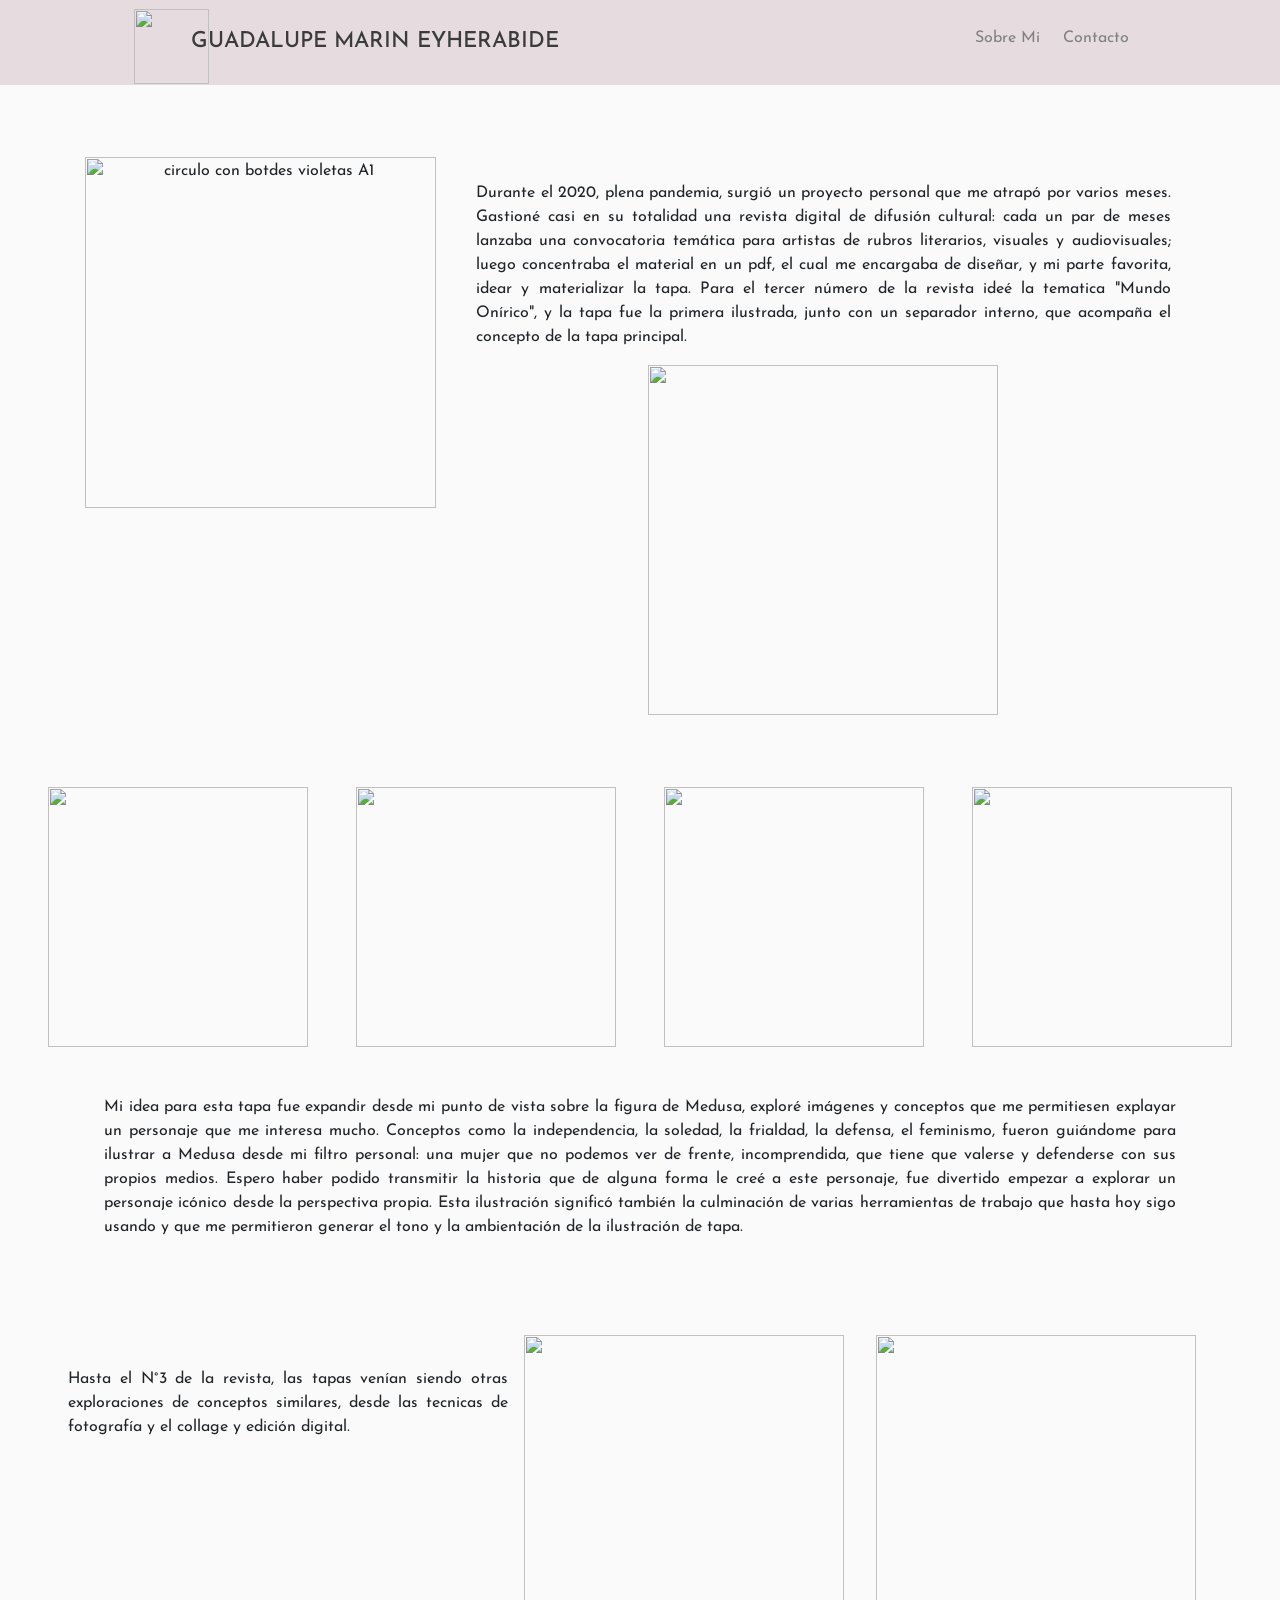
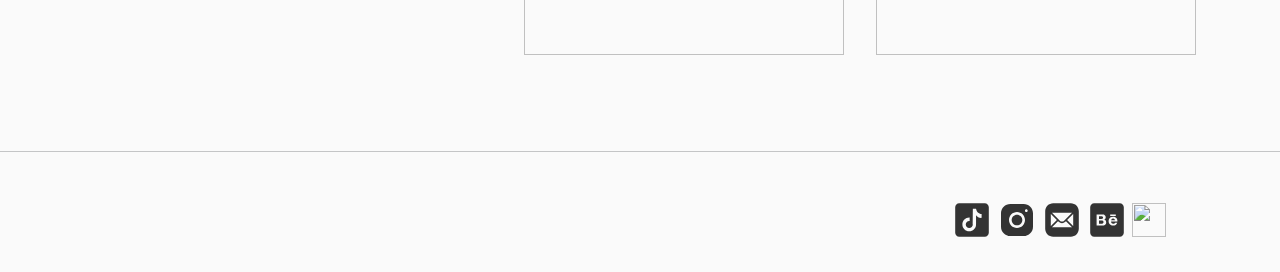
==== img01.html @ b54c69c9 "Add files via upload" ====
<link rel="stylesheet" href="x.css" />
<link rel="canonical" href="https://getbootstrap.com/docs/5.2/examples/cover/">

  <meta charset="utf-8">
  <meta name="viewport" content="width=device-width, initial-scale=1">
  <meta name="description" content="">
  <meta name="author" content="Mark Otto, Jacob Thornton, and Bootstrap contributors">
  
  <meta name="generator" content="Hugo 0.101.0">
  
  <title>Guadalupe</title><link rel="preconnect" href="https://fonts.googleapis.com">
  <link rel="icon" href="../WebPortfolio/logo07.png">
  <link rel="preconnect" href="https://fonts.gstatic.com" crossorigin>
  <link href="https://fonts.googleapis.com/css2?family=Josefin+Sans:wght@100;400&display=swap" rel="stylesheet">
  <link rel="canonical" href="https://getbootstrap.com/docs/5.2/examples/cover/">
  <link rel="preconnect" href="https://fonts.googleapis.com">
<link rel="preconnect" href="https://fonts.gstatic.com" crossorigin>
<link href="https://fonts.googleapis.com/css2?family=Josefin+Sans:wght@100&display=swap" rel="stylesheet">

  <link href="https://cdn.jsdelivr.net/npm/bootstrap@5.2.1/dist/css/bootstrap.min.css" rel="stylesheet" integrity="sha384-iYQeCzEYFbKjA/T2uDLTpkwGzCiq6soy8tYaI1GyVh/UjpbCx/TYkiZhlZB6+fzT" crossorigin="anonymous">

  

<link href="../assets/dist/css/bootstrap.min.css" rel="stylesheet">
<head>
<style>

.cont div:hover .caption{
    opacity: 1;

}


.cont img{

    float: left;
}


.cont .caption{
    cursor: pointer;
    position: absolute;
    opacity: 0;
    -webkit-transition:all 0.45s ease-in-out;
    -moz-transition:all 0.45s ease-in-out;
    -o-transition:all 0.45s ease-in-out;
    -ms-transition:all 0.45s ease-in-out;
    transition:all 0.45s ease-in-out;

}
.cont .blur{
    background-color: rgba(155, 134, 134, 0.65);
    height:495px;
width: 350.8px;


}



.cont .blur1{
    background-color: rgba(95, 74, 96, 0.65);
    height:495px;
width: 350.8px;


}
.cont .blur3{
    background-color: rgba(95, 74, 96, 0.65);
    height:438px;
width: 350.8px;


}
.cont .blur4{
    background-color: rgba(155, 134, 134, 0.65);
    height:351px;
width: 350.8px;


}

.cont .blur5{

    background-color: rgba(166, 142, 161, 0.65);
    height:351px;
width: 350.8px;


}
.cont .blur6{
    background-color: rgba(128, 109, 109, 0.65);
    height:262px;
width: 350.8px;


}

.cont .blur7{
    background-color: rgba(140, 112, 137, 0.65);
    height:351px;
width: 350.8px;


}


.cont .blur8{

    background-color: rgba(158, 136, 136, 0.65);
    height:351px;
width: 350.8px;


}
.cont .blur9{
    background-color: rgba(154, 131, 167, 0.65);
    height:439px;
width: 350.8px;


}
.cont .blur10{
    background-color: rgba(131, 132, 167, 0.65);
    height:351px;
width: 350.8px;


}

.cont .caption-text9 h1{
    text-transform: uppercase;
    font-size: 24px;
}
.cont .caption-text9{
margin-top: -4.5em;
    color: #fff;
    position: absolute;
    text-align: center;

top: 50%;
left: 50%;
 transform: translate(-50%, -50%);

}


.cont .caption-text h1{
    text-transform: uppercase;
    font-size: 24px;
}
.cont .caption-text{

    color: #fff;
    position: absolute;
    text-align: center;

top: 50%;
left: 50%;
 transform: translate(-50%, -50%);

}




/** content **/
.content{
    margin-top: 100px;
    margin-left: 100px;
    width: 700px;
}
.content h1, .content h2{
font-family: 'Josefin Sans', sans-serif;
    color: #ecf0f1;
    padding: 0px;
    margin: 0px;
    font-weight: normal;
}

.content h1{
    font-weight: 900;
    font-size: 64px;
}



p.credit{
    padding-top: 20px;
    font-size: 12px;
}


</style>
</head>
<body>






    <div class=" text-center ">
        <div class="cover-container  w-100 p-3 mx-auto flex-column">
          <header >
        <a href="x.html">
              <img  class="gif"src="../WebPortfolio/animacion.gif">
     <h3 class="float-md-start ">GUADALUPE MARIN EYHERABIDE </h3>
    </a>
         
              <nav class="nav nav-masthead justify-content-center float-md-end ">
                <a class="nav-link  py-0 " href="#">Sobre Mi</a>
                <a class="nav-link  py-0" href="#">Contacto</a>
    
              </nav>
         
          
          </header>
        


</div>


</div>  


<div class="int">
    <section class="cont">
        <article class="columnas2">
          <div>
 
    
          <img class="fB" src="../WebPortfolio/pestañaRevistaMedusa/RM-tapa.jpg" alt="circulo con botdes violetas A1">
         
             
          </a>
        </div>
        </article>
        <article class="text">
            
            <p>
                Durante el 2020, plena pandemia, surgió un proyecto personal que me atrapó 
                por varios meses. Gastioné casi en su totalidad una revista digital de difusión 
                cultural: cada un par de meses lanzaba una convocatoria temática para artistas
                 de rubros literarios, visuales y audiovisuales; luego concentraba el material
                  en un pdf, el cual me encargaba de diseñar, y mi parte favorita, idear y materializar
                   la tapa. Para el tercer número de la revista ideé la tematica "Mundo Onírico", y la
                    tapa fue la primera ilustrada, junto con un separador interno, que acompaña el concepto
                     de la tapa principal. </p>
<div class="div">
<img  src="../WebPortfolio/pestañaRevistaMedusa/RM-separador.jpg">
</div>      
</article>
    </section>
    <section  >
    <article class="proceso cont ">
        <img src="../WebPortfolio/pestañaRevistaMedusa/RM-proceso01.jpg">
        <img src="../WebPortfolio/pestañaRevistaMedusa/RM-proceso02.jpg">
        <img src="../WebPortfolio/pestañaRevistaMedusa/RM-proceso03.jpg">
        <img src="../WebPortfolio/pestañaRevistaMedusa/RM-proceso04.jpg">



    </article>
    <article class="text1">
        <p>
            Mi idea para esta tapa fue expandir desde mi punto de vista sobre la figura de Medusa, exploré imágenes y conceptos que me permitiesen explayar un personaje que me interesa mucho. Conceptos como la independencia, la soledad, la frialdad, la defensa, el feminismo, fueron guiándome para ilustrar a Medusa desde mi filtro personal: una mujer que no podemos ver de frente, incomprendida, que tiene que valerse y defenderse con sus propios medios. Espero haber podido transmitir la historia que de alguna forma le creé a este personaje, fue divertido empezar a explorar un personaje icónico desde la perspectiva propia.
            Esta ilustración significó también la culminación de varias herramientas de trabajo que hasta hoy sigo usando y que me permitieron generar el tono y la ambientación de la ilustración de tapa. 
        </p>
    </article>


    </section>


    
    <section class=" proceso cont">
        <article class="text2">
<p>
    Hasta el N°3 de la revista, las tapas venían siendo otras exploraciones de conceptos similares, desde las tecnicas de fotografía y el collage y edición digital.
</p>
        </article>
        <article class="edicion">
  
            <img  src="../WebPortfolio/pestañaRevistaMedusa/RM-edicion01.jpg">
     
            <img  src="../WebPortfolio/pestañaRevistaMedusa/RM-edicion02.jpg">
        
        </article>
    </section>
</div>














<hr> 
<footer class="container ">
    <div class="row">
      <div>
<a href="" ><svg  class="hvr-push" xmlns="http://www.w3.org/2000/svg" x="0px" y="0px"
width="40" height="40"
viewBox="0 0 172 172"
style=" fill:#000000;"><g fill="none" fill-rule="nonzero" stroke="none" stroke-width="1" stroke-linecap="butt" stroke-linejoin="miter" stroke-miterlimit="10" stroke-dasharray="" stroke-dashoffset="0" font-family="none" font-weight="none" font-size="none" text-anchor="none" style="mix-blend-mode: normal"><path d="M0,172v-172h172v172z" fill="none"></path><g fill="#333333"><path d="M141.04,13.76h-110.08c-9.48408,0 -17.2,7.71592 -17.2,17.2v110.08c0,9.48408 7.71592,17.2 17.2,17.2h110.08c9.48408,0 17.2,-7.71592 17.2,-17.2v-110.08c0,-9.48408 -7.71592,-17.2 -17.2,-17.2zM127.30064,76.79112c-0.78088,0.07224 -1.57208,0.1204 -2.3736,0.1204c-9.02312,0 -16.95232,-4.64056 -21.56536,-11.65472c0,18.40056 0,39.3364 0,39.68728c0,16.19896 -13.13392,29.33288 -29.33288,29.33288c-16.19896,0 -29.33288,-13.13392 -29.33288,-29.33288c0,-16.19896 13.13392,-29.33288 29.33288,-29.33288c0.61232,0 1.21088,0.05504 1.81288,0.09288v14.45488c-0.602,-0.07224 -1.19368,-0.18232 -1.81288,-0.18232c-8.26976,0 -14.97088,6.70112 -14.97088,14.97088c0,8.26976 6.70112,14.97088 14.97088,14.97088c8.26976,0 15.57288,-6.51536 15.57288,-14.78512c0,-0.3268 0.14448,-67.40336 0.14448,-67.40336h13.81504c1.30032,12.35304 11.27288,22.102 23.73944,22.9964z"></path></g></g></svg></a>
<a href="https://www.instagram.com/guadamarin.jpg/" target="_blank" ><svg class="hvr-push" xmlns="http://www.w3.org/2000/svg" x="0px" y="0px"
width="40" height="40"
viewBox="0 0 172 172"
style=" fill:#000000;"><g fill="none" fill-rule="nonzero" stroke="none" stroke-width="1" stroke-linecap="butt" stroke-linejoin="miter" stroke-miterlimit="10" stroke-dasharray="" stroke-dashoffset="0" font-family="none" font-weight="none" font-size="none" text-anchor="none" style="mix-blend-mode: normal"><path d="M0,172v-172h172v172z" fill="none"></path><g fill="#333333"><path d="M57.32214,17.2c-22.12493,0 -40.12214,18.01386 -40.12214,40.14453v57.33333c0,22.12493 18.01386,40.12214 40.14453,40.12214h57.33333c22.12493,0 40.12214,-18.01386 40.12214,-40.14453v-57.33333c0,-22.12493 -18.01386,-40.12214 -40.14453,-40.12214zM126.13333,40.13333c3.1648,0 5.73333,2.56853 5.73333,5.73333c0,3.1648 -2.56853,5.73333 -5.73333,5.73333c-3.1648,0 -5.73333,-2.56853 -5.73333,-5.73333c0,-3.1648 2.56853,-5.73333 5.73333,-5.73333zM86,51.6c18.9716,0 34.4,15.4284 34.4,34.4c0,18.9716 -15.4284,34.4 -34.4,34.4c-18.9716,0 -34.4,-15.4284 -34.4,-34.4c0,-18.9716 15.4284,-34.4 34.4,-34.4zM86,63.06667c-12.66573,0 -22.93333,10.2676 -22.93333,22.93333c0,12.66573 10.2676,22.93333 22.93333,22.93333c12.66573,0 22.93333,-10.2676 22.93333,-22.93333c0,-12.66573 -10.2676,-22.93333 -22.93333,-22.93333z"></path></g></g></svg></a>
<a href="mailto:guada.marin.2597@gmail.com" target="_blank" ><svg  class="hvr-push" src="../WebPortfolio/redes/svg.svg" x="0px" y="0px"
width="40" height="40"
viewBox="0 0 172 172"
style=" fill:#000000;"><g fill="none" fill-rule="nonzero" stroke="none" stroke-width="1" stroke-linecap="butt" stroke-linejoin="miter" stroke-miterlimit="10" stroke-dasharray="" stroke-dashoffset="0" font-family="none" font-weight="none" font-size="none" text-anchor="none" style="mix-blend-mode: normal"><path d="M0,172v-172h172v172z" fill="none"></path><g fill="#333333"><path d="M48.16,13.76c-18.95899,0 -34.4,15.44101 -34.4,34.4v75.68c0,18.95899 15.44101,34.4 34.4,34.4h75.68c18.95899,0 34.4,-15.44101 34.4,-34.4v-75.68c0,-18.95899 -15.44101,-34.4 -34.4,-34.4zM44.72,55.04h82.56c0.6192,0 1.2032,0.06987 1.7536,0.24187l-33.81547,33.78188c-5.0912,5.0912 -13.37865,5.0912 -18.46985,0l-33.78188,-33.78188c0.5504,-0.172 1.1344,-0.24187 1.7536,-0.24187zM38.08187,60.1664l25.86719,25.8336l-25.86719,25.8336c-0.172,-0.5504 -0.24187,-1.1344 -0.24187,-1.7536v-48.16c0,-0.6192 0.06987,-1.2032 0.24187,-1.7536zM133.91813,60.1664c0.172,0.5504 0.24187,1.1344 0.24187,1.7536v48.16c0,0.6192 -0.06988,1.2032 -0.24187,1.7536l-25.90078,-25.8336zM68.8,90.85094l3.06375,3.09735c3.8872,3.8872 9.01145,5.81172 14.10265,5.81172c5.1256,0 10.21546,-1.92452 14.10266,-5.81172l3.09734,-3.09735l25.86719,25.86719c-0.5504,0.172 -1.1344,0.24187 -1.7536,0.24187h-82.56c-0.6192,0 -1.2032,-0.06988 -1.7536,-0.24187z"></path></g></g></svg></a>
<a href="https://www.behance.net/guadamarin" target="_blank" ><svg class="hvr-push" xmlns="http://www.w3.org/2000/svg" x="0px" y="0px"
width="40" height="40"
viewBox="0 0 172 172"
style=" fill:#000000;"><g fill="none" fill-rule="nonzero" stroke="none" stroke-width="1" stroke-linecap="butt" stroke-linejoin="miter" stroke-miterlimit="10" stroke-dasharray="" stroke-dashoffset="0" font-family="none" font-weight="none" font-size="none" text-anchor="none" style="mix-blend-mode: normal"><path d="M0,172v-172h172v172z" fill="none"></path><g fill="#333333"><path d="M30.96,13.76c-9.4944,0 -17.2,7.7056 -17.2,17.2v110.08c0,9.4944 7.7056,17.2 17.2,17.2h110.08c9.4944,0 17.2,-7.7056 17.2,-17.2v-110.08c0,-9.4944 -7.7056,-17.2 -17.2,-17.2zM41.28,61.92h23.15281c2.5112,0 16.09812,-0.17093 16.09812,12.28187c0,6.6048 -4.50774,8.83865 -6.53734,9.83625c3.0272,0.9632 8.5664,3.75067 8.5664,12.28187c0,13.1752 -15.10321,13.76 -17.13281,13.76h-24.14719zM99.76,61.92h24.08v6.88h-24.08zM51.6,70.27813v11.2875h11.07922c1.5136,0 6.53063,-0.82883 6.53063,-5.88563c0,-5.0568 -6.53412,-5.40187 -7.53172,-5.40187zM112.59281,72.24c13.416,0 17.05944,10.4568 17.60984,12.9336c0.516,2.5112 0.51735,4.7136 0.51735,7.7064h-27.17735c0,2.9928 1.5859,9.73547 9.6011,9.73547c2.1328,0 3.71117,-0.51412 5.32797,-1.51172c1.5824,-0.9976 2.13791,-1.96537 2.65391,-2.96297h9.04344c-1.5824,3.956 -3.7144,6.95417 -6.9136,8.94937c-3.1992,1.9952 -6.9144,2.98985 -11.18,2.98985c-2.6832,0 -5.33227,-0.51412 -8.01547,-1.51172c-2.1328,-0.9976 -4.26291,-2.47815 -5.84531,-3.95735c-1.5824,-1.5136 -2.64907,-3.5096 -3.71547,-5.9864c-1.0664,-1.9952 -1.61922,-4.98773 -1.61922,-7.46453c0,-2.4768 0.99921,-18.92 19.71281,-18.92zM112.59281,79.22078c-7.7744,0 -9.05016,7.46668 -9.05016,7.94828h17.06563c-0.5504,-2.4768 -2.78667,-7.94828 -8.01547,-7.94828zM51.6,88.44563v13.27625h11.52937c0.99416,0 8.00875,-0.30745 8.00875,-6.39625c0,-6.0544 -5.51131,-6.88 -8.00875,-6.88z"></path></g></g></svg></a>
<a href="https://twitter.com/guadamarin_eyh" target="_blank" >           <img  class="hvr-push" src="../WebPortfolio/redes/svg.svg"  width=34px height=34px  >
</a>
      </div>


     
    </div>
  </footer>










</body>
</html>
---- x.css ----
/* .cont{
    display: flex;
    flex-wrap: wrap;
    float:left;
    width: 100%;
    justify-content:  space-evenly;
    gap: 20px;

    

} */

a h3{
    color: rgb(59, 59, 59);
}

body{
  
    margin: 0;
    padding: 0;
    background-color: #fafafa !important;
    font-family: 'Josefin Sans'  !important;

    font-family: 'Josefin Sans', sans-serif;}
.f0x, .f0xx, .blur6{
    width: 350.8px;
    margin-top: -3.4em;
}
/* 
.f0xx:hover,.f0x:hover, .f01:hover, .f02:hover{
    filter:opacity(.5);
    transition:all .5s ease-in-out;

}
 */

.f0xx{
    margin-top: -8.5em;
  
}
.blur9{
    margin-top: -8.5em;
  
}
.fB{

    

        width: 350.8px;
    
    
}
.text img{
    width: 350px;
}
.text1{
    margin: 0em 6.5em 1em 6.5em ;
    text-align: justify;
}
.text2{
    padding-top: 3em;
   width: 440px;
   text-align: justify;

}
.edicion img{
    width: 320px !important;
    
    margin: 1em !important;
}
.edicion{
    display: flex;
    flex-wrap: wrap;
margin: 0em !important;
padding-bottom: 3em;
justify-content: center;
}
.proceso{
display: flex;
justify-content: center;
padding: 1em;

}

.procesoJ{
    margin: 2em;
text-align: center;



}


.procesoJ img{
    width: 300px;
  ;
padding: 0.5em;

}

.proceso img{
    width: 260px;
    margin: 1.5em;
}

.text{
    width: 60%;
    padding: 2em 2em 1em 2em;
   margin-bottom: -3em;
   text-align: justify;

    

}
.div{
    display: flex;
    justify-content: center;
}
.f01{

    width: 350.8px;

}
.f02{
    width: 350.8px;
 
}

.cont {
    display: flex;
    flex-wrap: wrap;
    margin: 0.5em;
    margin-top: 4em;
    justify-content: center;
}  
  .columnas {
    width: 350.8px;
    margin: 0.5em; 
    position: relative;
    display: inline-block;
    text-align: center;
}

.columnas2 {
 
    margin: 0.5em; 
    position: relative;
    display: inline-block;
    text-align: center;
}



.btn-secondary,
.btn-secondary:hover,
.btn-secondary:focus {
  text-shadow: none; /* Prevent inheritance from `body` */
}

.justify-content-center{
  margin-bottom: -3em;
;
}
/*
 * Base structure
 */


.cover-container {
  
background-color: #e4d9dddf;

padding: 0em 5em 0em 5em;

width: 100%;
height: 85px;
  
}


/*
 * Header
 */

.nav-masthead .nav-link {

color: gray;

 /*  color: rgba(255, 255, 255, .5); */
  border-bottom: .25rem solid transparent;

}

.nav-masthead .nav-link:hover,
.nav-masthead .nav-link:focus {
/*   border-bottom-color: rgba(255, 255, 255, .25);
 */
 border-bottom-color:#804D4F;

  
}

.nav-masthead .nav-link + .nav-link {
  margin-left: -0.6em;

}



.nav-masthead .active {
  color:gray;
  border-bottom-color:#804D4F;
}




.nav-link {
    margin: auto;
  margin:  0.6em 0em -3.7em -15em;
  justify-content: right;

}
.gif{
    height: 75px;
    width: 75px;

    position: absolute;
    top: 1%;
    left: 10.5%;}


.d-flex{
  padding-top: 1em;
  padding: 1em 4em 0em 6em;

  background: rgb(246, 241, 241);
}
.float-md-start{
  margin-top: 0.6em;
margin-left: 14%;
  font-family: 'Josefin Sans', sans-serif;
font-size: 22px;
}

nav a{
    font-family: 'Josefin Sans', sans-serif, Thin 100;
font-style:normal;

}
nav{
  margin-right: 3em;
}
@media only screen and (min-width:997px) and (max-width: 1137px) {
    .gif{
        height: 80px;
        width: 80px;
    
        position: absolute;
        top: 1%;
        left:9.5%;}
       
    .nav-masthead{
        margin-right:1.5em;
   

    
    }
}
@media only screen and (min-width:890px) and (max-width: 998px) {
    .gif{
        height: 80px;
        width: 80px;
    
        position: absolute;
        top: 1%;
        left:9%;}
        .nav-masthead{
            margin-right:0.8em;

       
        }
    
    
}
@media only screen and (min-width:622px) and (max-width: 909px) {
    .float-md-start{
       width: 20px;
margin-left: 6.5em;


      }
      .gif{
        height: 100px;
        width: 100px;

        position: absolute;
      top: 4%;
        left:9%;}
        .nav-masthead{
            margin-right:0.8em;
            margin-top: 2.8em;


        }
        .cover-container {
/*             background-color: #d0cece;
 */            
            padding: 0em 5em 0em 5em;
            
            width: 100%;
            height: 135px;
              
    
}
.nav-link {
    margin: auto;
  margin:  0.6em 0em -3.7em -15em;
  justify-content: right;


}



}
@media only screen and (min-width:622px) and (max-width: 767px) {

           .nav-masthead{
         float: right;
         padding: 0%;
         margin-top: -2.8em;
         display: flex;

         

        }
        .float-md-start{
     margin-left: 4em;
           }
           .gif{

             left:2%;}
        
    

  
}


@media only screen and (min-width:500px) and (max-width:621px) {
    .cover-container{
        height: 107px;
margin-left: -3em;
box-sizing: content-box;

    }
    .gif{
        height: 80px;
        width: 80px;
    
        position: absolute;
        top: 0.5%;
        left: 3%;}
        .float-md-start{
            margin-left: 3em;
            margin-top: 0.6em;
            text-align: left;
        } 
        .nav-masthead .nav-link {
            margin:   auto;
            padding-bottom: 1.5em !important;
            padding-top: 1em !important;


        }
        .nav-masthead{
        

           padding-left: 1em !important;
        }
        
}

 @media only screen and (min-width:0px) and (max-width: 465px) {
.float-md-start{
    margin-left: 5em;
    text-align: left;
}
    .cover-container{
        height: 106px;
margin-left: -3em;
box-sizing: content-box;

    }
    .cont{
margin-right: -1.5em;
    }
    .nav-masthead
     {  

      
width: 100%;
position:absolute;
   flex-wrap: nowrap!important;
    
    }

    .gif{
        height: 80px;
        width: 80px;
    
        position: absolute;
        top: 1%;
        left: 15%;}
    
    
}

@media only screen and (min-width:394px) and (max-width: 457px) {
    .float-md-start{
        margin-left: 6em;
        text-align: left;
    }
    .gif{
        height: 80px;
        width: 80px;
    
        position: absolute;
        top: 1%;
        left: 20%;}
    
    
}
@media only screen and (min-width:457px) and (max-width: 499px) {
    .cover-container{
        height: 89px;
margin-left: -3em;
box-sizing: content-box;

    }
    .gif{
        height: 80px;
        width: 80px;
    
        position: absolute;
        top: 0.5%;
        left: 5%;}
        .float-md-start{
            margin-left: 3.2em;
            margin-top: 0.6em;
            text-align: left;
        } 
}

 /* @media only screen and (min-width:0px) and (max-width: 360px) {
    .gif{

        position: absolute;
        top: 0px;
        left: 2px;
        height: 150px;
        width: 150px;
        margin: 0em;
    };

   
 } */

/* 
 @media only screen and (min-width:768px) and (max-width: 845px) {
    .cover-container{
        height: 130px;
        background-color: #804D4F;
    }
    .nav-link{
       position: relative;
       top:15px;
       left: -200px;

    }
    .d-flex{
        padding-bottom: 0em;
      
      }
header{
    width: 100%;
    justify-content: center;
    margin: auto;
    margin-top: 0;
    margin-left: 2em;

}
.gif{

    position: absolute;
    top: 10px;
    left: 180px;}

   
  }

 @media only screen and (min-width:0px) and (max-width: 767px) {

 
    .d-flex{
      padding-bottom: 2.1em;
    
    }
    h3{
  
    padding-bottom: 0.5em;
    }
    
    .fB{
        width: 500px;
    }

    .text{
        width: 50%;
        padding: 0em 3em 0em 3em;
    }

    .int{
        margin: 3em;
    }

    a h3 {
text-decoration: none;  
color: black;
  }

  nav .nav-link:hover{
    color: blueviolet;
  } 
} */

.row{
    float: right;
padding: 2em;
}

/* hover FOOTER */
@-webkit-keyframes hvr-push {
    50% {
      -webkit-transform: scale(0.8);
      transform: scale(0.8);
    }
    100% {
      -webkit-transform: scale(1);
      transform: scale(1);
    }
  }
  @keyframes hvr-push {
    50% {
      -webkit-transform: scale(0.8);
      transform: scale(0.8);
    }
    100% {
      -webkit-transform: scale(1);
      transform: scale(1);
    }
  }
  .hvr-push {
    display: inline-block;
    vertical-align: middle;
    -webkit-transform: perspective(1px) translateZ(0);
    transform: perspective(1px) translateZ(0);
    box-shadow: 0 0 1px rgba(0, 0, 0, 0);
  }
  .hvr-push:hover, .hvr-push:focus, .hvr-push:active {
    -webkit-animation-name: hvr-push;
    animation-name: hvr-push;
    -webkit-animation-duration: 0.3s;
    animation-duration: 0.3s;
    -webkit-animation-timing-function: linear;
    animation-timing-function: linear;
    -webkit-animation-iteration-count: 1;
    animation-iteration-count: 1;
  }
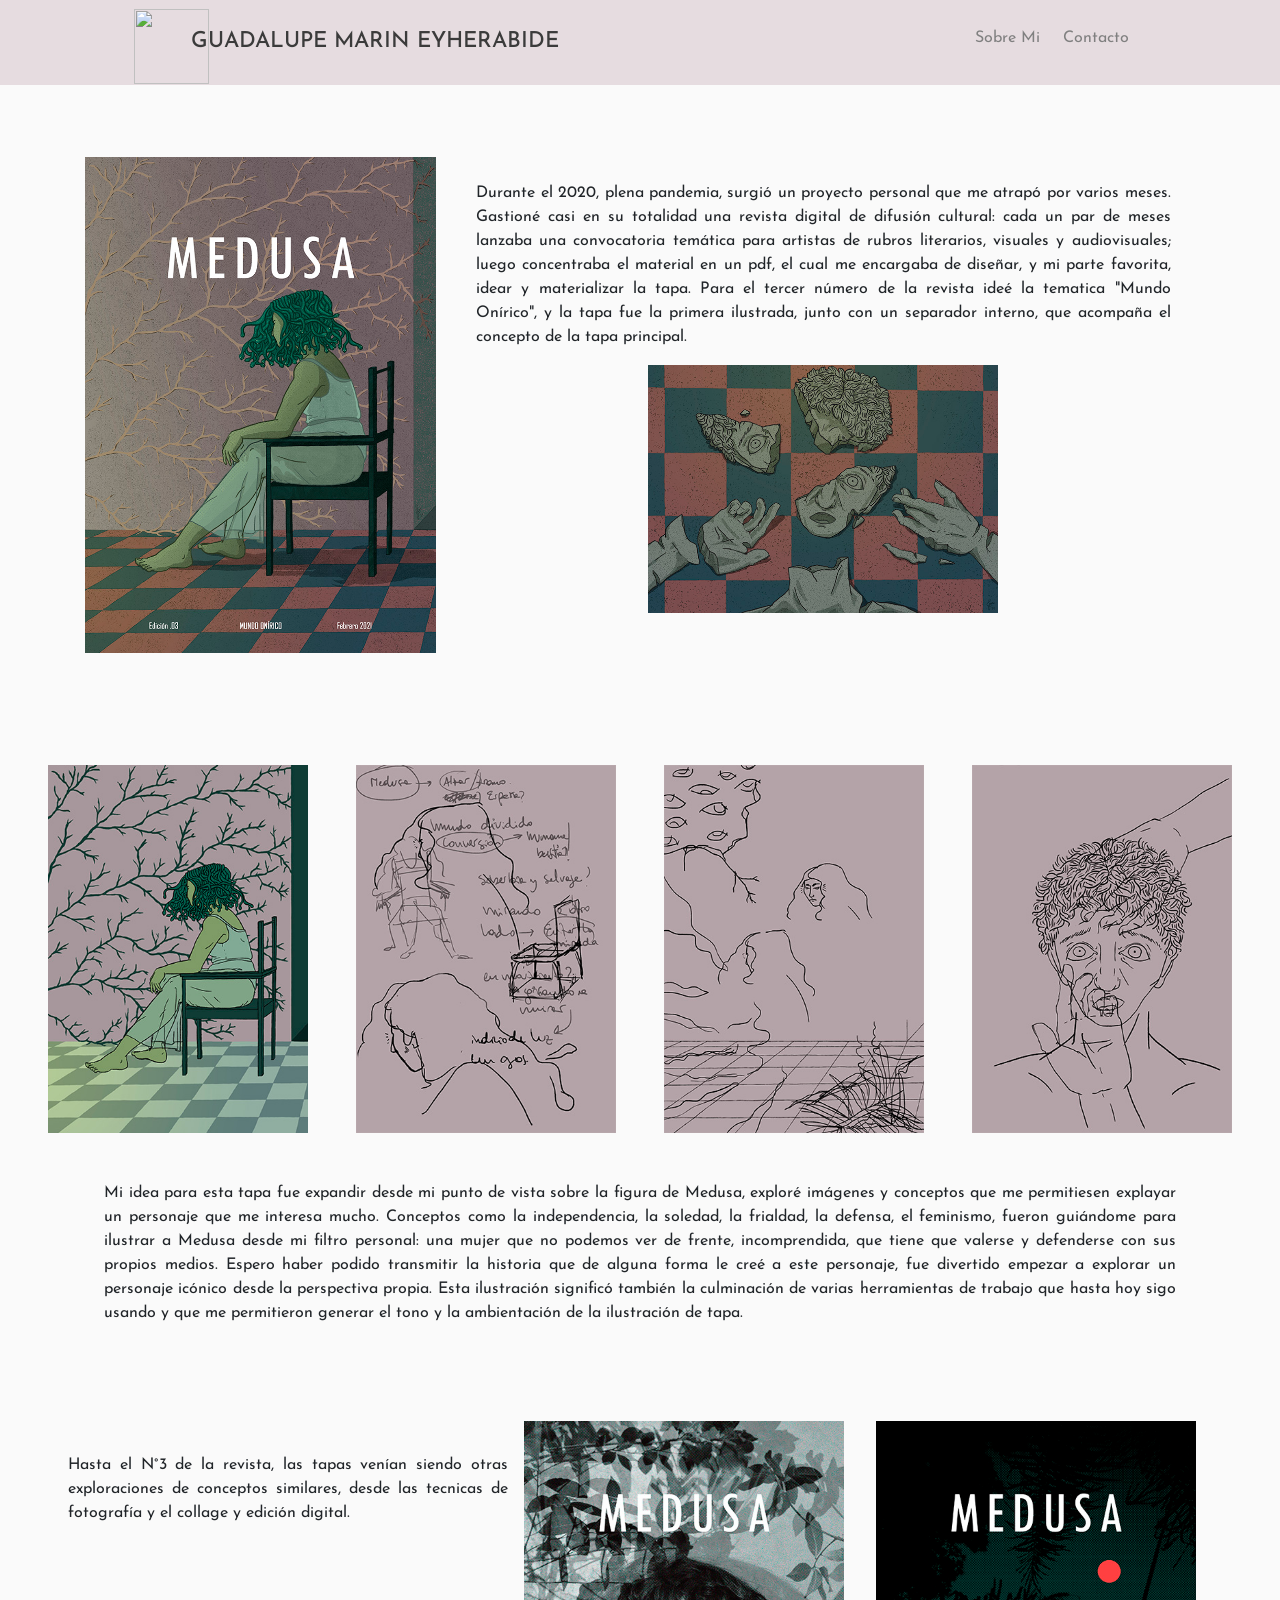
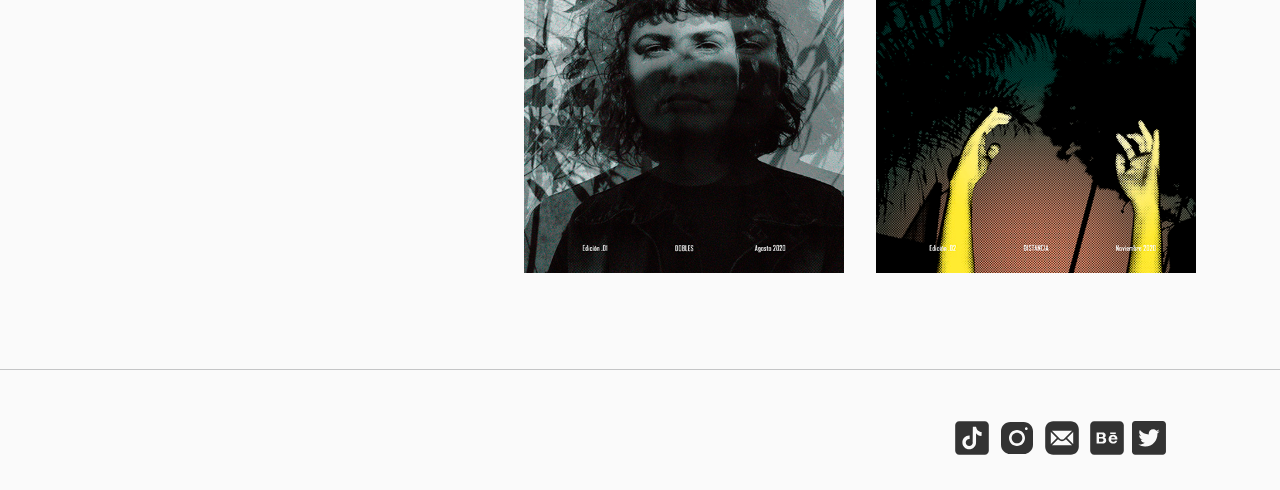
==== commit 8cf70c42: "Add files via upload" ====
--- a/img01.html
+++ b/img01.html
@@ -9,7 +9,7 @@
   <meta name="generator" content="Hugo 0.101.0">
   
   <title>Guadalupe</title><link rel="preconnect" href="https://fonts.googleapis.com">
-  <link rel="icon" href="../WebPortfolio/logo07.png">
+  <link rel="icon" href="home/logo07.png">
   <link rel="preconnect" href="https://fonts.gstatic.com" crossorigin>
   <link href="https://fonts.googleapis.com/css2?family=Josefin+Sans:wght@100;400&display=swap" rel="stylesheet">
   <link rel="canonical" href="https://getbootstrap.com/docs/5.2/examples/cover/">
@@ -203,8 +203,8 @@
     <div class=" text-center ">
         <div class="cover-container  w-100 p-3 mx-auto flex-column">
           <header >
-        <a href="x.html">
-              <img  class="gif"src="../WebPortfolio/animacion.gif">
+        <a href=" index.html">
+              <img  class="gif"src="home/animacion.gif">
      <h3 class="float-md-start ">GUADALUPE MARIN EYHERABIDE </h3>
     </a>
          
@@ -231,7 +231,7 @@
           <div>
  
     
-          <img class="fB" src="../WebPortfolio/pestañaRevistaMedusa/RM-tapa.jpg" alt="circulo con botdes violetas A1">
+          <img class="fB" src=" pestañaRevistaMedusa/RM-tapa.jpg" alt="circulo con botdes violetas A1">
          
              
           </a>
@@ -249,16 +249,16 @@
                     tapa fue la primera ilustrada, junto con un separador interno, que acompaña el concepto
                      de la tapa principal. </p>
 <div class="div">
-<img  src="../WebPortfolio/pestañaRevistaMedusa/RM-separador.jpg">
+<img  src=" pestañaRevistaMedusa/RM-separador.jpg">
 </div>      
 </article>
     </section>
     <section  >
     <article class="proceso cont ">
-        <img src="../WebPortfolio/pestañaRevistaMedusa/RM-proceso01.jpg">
-        <img src="../WebPortfolio/pestañaRevistaMedusa/RM-proceso02.jpg">
-        <img src="../WebPortfolio/pestañaRevistaMedusa/RM-proceso03.jpg">
-        <img src="../WebPortfolio/pestañaRevistaMedusa/RM-proceso04.jpg">
+        <img src=" pestañaRevistaMedusa/RM-proceso01.jpg">
+        <img src=" pestañaRevistaMedusa/RM-proceso02.jpg">
+        <img src=" pestañaRevistaMedusa/RM-proceso03.jpg">
+        <img src=" pestañaRevistaMedusa/RM-proceso04.jpg">
 
 
 
@@ -283,9 +283,9 @@
         </article>
         <article class="edicion">
   
-            <img  src="../WebPortfolio/pestañaRevistaMedusa/RM-edicion01.jpg">
+            <img  src=" pestañaRevistaMedusa/RM-edicion01.jpg">
      
-            <img  src="../WebPortfolio/pestañaRevistaMedusa/RM-edicion02.jpg">
+            <img  src=" pestañaRevistaMedusa/RM-edicion02.jpg">
         
         </article>
     </section>
@@ -316,7 +316,7 @@
 width="40" height="40"
 viewBox="0 0 172 172"
 style=" fill:#000000;"><g fill="none" fill-rule="nonzero" stroke="none" stroke-width="1" stroke-linecap="butt" stroke-linejoin="miter" stroke-miterlimit="10" stroke-dasharray="" stroke-dashoffset="0" font-family="none" font-weight="none" font-size="none" text-anchor="none" style="mix-blend-mode: normal"><path d="M0,172v-172h172v172z" fill="none"></path><g fill="#333333"><path d="M57.32214,17.2c-22.12493,0 -40.12214,18.01386 -40.12214,40.14453v57.33333c0,22.12493 18.01386,40.12214 40.14453,40.12214h57.33333c22.12493,0 40.12214,-18.01386 40.12214,-40.14453v-57.33333c0,-22.12493 -18.01386,-40.12214 -40.14453,-40.12214zM126.13333,40.13333c3.1648,0 5.73333,2.56853 5.73333,5.73333c0,3.1648 -2.56853,5.73333 -5.73333,5.73333c-3.1648,0 -5.73333,-2.56853 -5.73333,-5.73333c0,-3.1648 2.56853,-5.73333 5.73333,-5.73333zM86,51.6c18.9716,0 34.4,15.4284 34.4,34.4c0,18.9716 -15.4284,34.4 -34.4,34.4c-18.9716,0 -34.4,-15.4284 -34.4,-34.4c0,-18.9716 15.4284,-34.4 34.4,-34.4zM86,63.06667c-12.66573,0 -22.93333,10.2676 -22.93333,22.93333c0,12.66573 10.2676,22.93333 22.93333,22.93333c12.66573,0 22.93333,-10.2676 22.93333,-22.93333c0,-12.66573 -10.2676,-22.93333 -22.93333,-22.93333z"></path></g></g></svg></a>
-<a href="mailto:guada.marin.2597@gmail.com" target="_blank" ><svg  class="hvr-push" src="../WebPortfolio/redes/svg.svg" x="0px" y="0px"
+<a href="mailto:guada.marin.2597@gmail.com" target="_blank" ><svg  class="hvr-push" src="redes/svg.svg" x="0px" y="0px"
 width="40" height="40"
 viewBox="0 0 172 172"
 style=" fill:#000000;"><g fill="none" fill-rule="nonzero" stroke="none" stroke-width="1" stroke-linecap="butt" stroke-linejoin="miter" stroke-miterlimit="10" stroke-dasharray="" stroke-dashoffset="0" font-family="none" font-weight="none" font-size="none" text-anchor="none" style="mix-blend-mode: normal"><path d="M0,172v-172h172v172z" fill="none"></path><g fill="#333333"><path d="M48.16,13.76c-18.95899,0 -34.4,15.44101 -34.4,34.4v75.68c0,18.95899 15.44101,34.4 34.4,34.4h75.68c18.95899,0 34.4,-15.44101 34.4,-34.4v-75.68c0,-18.95899 -15.44101,-34.4 -34.4,-34.4zM44.72,55.04h82.56c0.6192,0 1.2032,0.06987 1.7536,0.24187l-33.81547,33.78188c-5.0912,5.0912 -13.37865,5.0912 -18.46985,0l-33.78188,-33.78188c0.5504,-0.172 1.1344,-0.24187 1.7536,-0.24187zM38.08187,60.1664l25.86719,25.8336l-25.86719,25.8336c-0.172,-0.5504 -0.24187,-1.1344 -0.24187,-1.7536v-48.16c0,-0.6192 0.06987,-1.2032 0.24187,-1.7536zM133.91813,60.1664c0.172,0.5504 0.24187,1.1344 0.24187,1.7536v48.16c0,0.6192 -0.06988,1.2032 -0.24187,1.7536l-25.90078,-25.8336zM68.8,90.85094l3.06375,3.09735c3.8872,3.8872 9.01145,5.81172 14.10265,5.81172c5.1256,0 10.21546,-1.92452 14.10266,-5.81172l3.09734,-3.09735l25.86719,25.86719c-0.5504,0.172 -1.1344,0.24187 -1.7536,0.24187h-82.56c-0.6192,0 -1.2032,-0.06988 -1.7536,-0.24187z"></path></g></g></svg></a>
@@ -324,7 +324,7 @@
 width="40" height="40"
 viewBox="0 0 172 172"
 style=" fill:#000000;"><g fill="none" fill-rule="nonzero" stroke="none" stroke-width="1" stroke-linecap="butt" stroke-linejoin="miter" stroke-miterlimit="10" stroke-dasharray="" stroke-dashoffset="0" font-family="none" font-weight="none" font-size="none" text-anchor="none" style="mix-blend-mode: normal"><path d="M0,172v-172h172v172z" fill="none"></path><g fill="#333333"><path d="M30.96,13.76c-9.4944,0 -17.2,7.7056 -17.2,17.2v110.08c0,9.4944 7.7056,17.2 17.2,17.2h110.08c9.4944,0 17.2,-7.7056 17.2,-17.2v-110.08c0,-9.4944 -7.7056,-17.2 -17.2,-17.2zM41.28,61.92h23.15281c2.5112,0 16.09812,-0.17093 16.09812,12.28187c0,6.6048 -4.50774,8.83865 -6.53734,9.83625c3.0272,0.9632 8.5664,3.75067 8.5664,12.28187c0,13.1752 -15.10321,13.76 -17.13281,13.76h-24.14719zM99.76,61.92h24.08v6.88h-24.08zM51.6,70.27813v11.2875h11.07922c1.5136,0 6.53063,-0.82883 6.53063,-5.88563c0,-5.0568 -6.53412,-5.40187 -7.53172,-5.40187zM112.59281,72.24c13.416,0 17.05944,10.4568 17.60984,12.9336c0.516,2.5112 0.51735,4.7136 0.51735,7.7064h-27.17735c0,2.9928 1.5859,9.73547 9.6011,9.73547c2.1328,0 3.71117,-0.51412 5.32797,-1.51172c1.5824,-0.9976 2.13791,-1.96537 2.65391,-2.96297h9.04344c-1.5824,3.956 -3.7144,6.95417 -6.9136,8.94937c-3.1992,1.9952 -6.9144,2.98985 -11.18,2.98985c-2.6832,0 -5.33227,-0.51412 -8.01547,-1.51172c-2.1328,-0.9976 -4.26291,-2.47815 -5.84531,-3.95735c-1.5824,-1.5136 -2.64907,-3.5096 -3.71547,-5.9864c-1.0664,-1.9952 -1.61922,-4.98773 -1.61922,-7.46453c0,-2.4768 0.99921,-18.92 19.71281,-18.92zM112.59281,79.22078c-7.7744,0 -9.05016,7.46668 -9.05016,7.94828h17.06563c-0.5504,-2.4768 -2.78667,-7.94828 -8.01547,-7.94828zM51.6,88.44563v13.27625h11.52937c0.99416,0 8.00875,-0.30745 8.00875,-6.39625c0,-6.0544 -5.51131,-6.88 -8.00875,-6.88z"></path></g></g></svg></a>
-<a href="https://twitter.com/guadamarin_eyh" target="_blank" >           <img  class="hvr-push" src="../WebPortfolio/redes/svg.svg"  width=34px height=34px  >
+<a href="https://twitter.com/guadamarin_eyh" target="_blank" >           <img  class="hvr-push" src="redes/svg.svg"  width=34px height=34px  >
 </a>
       </div>
 
